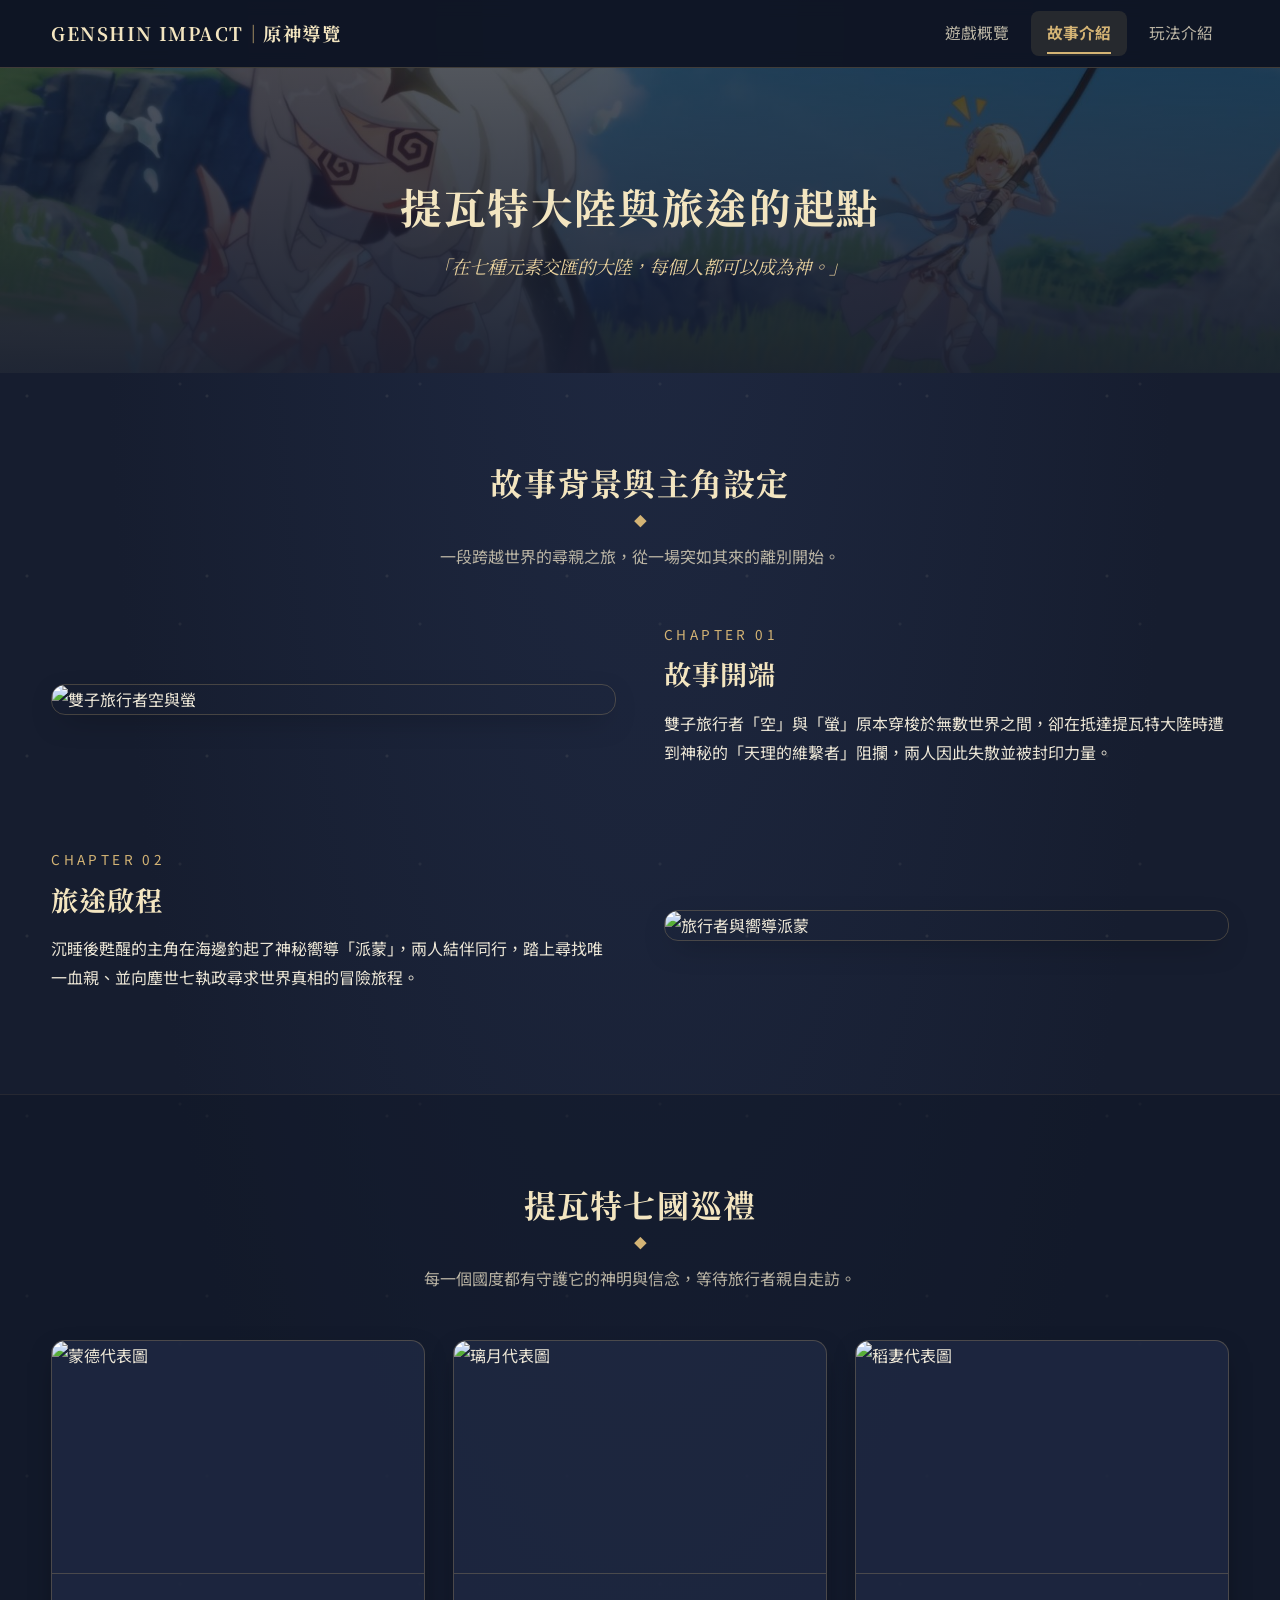
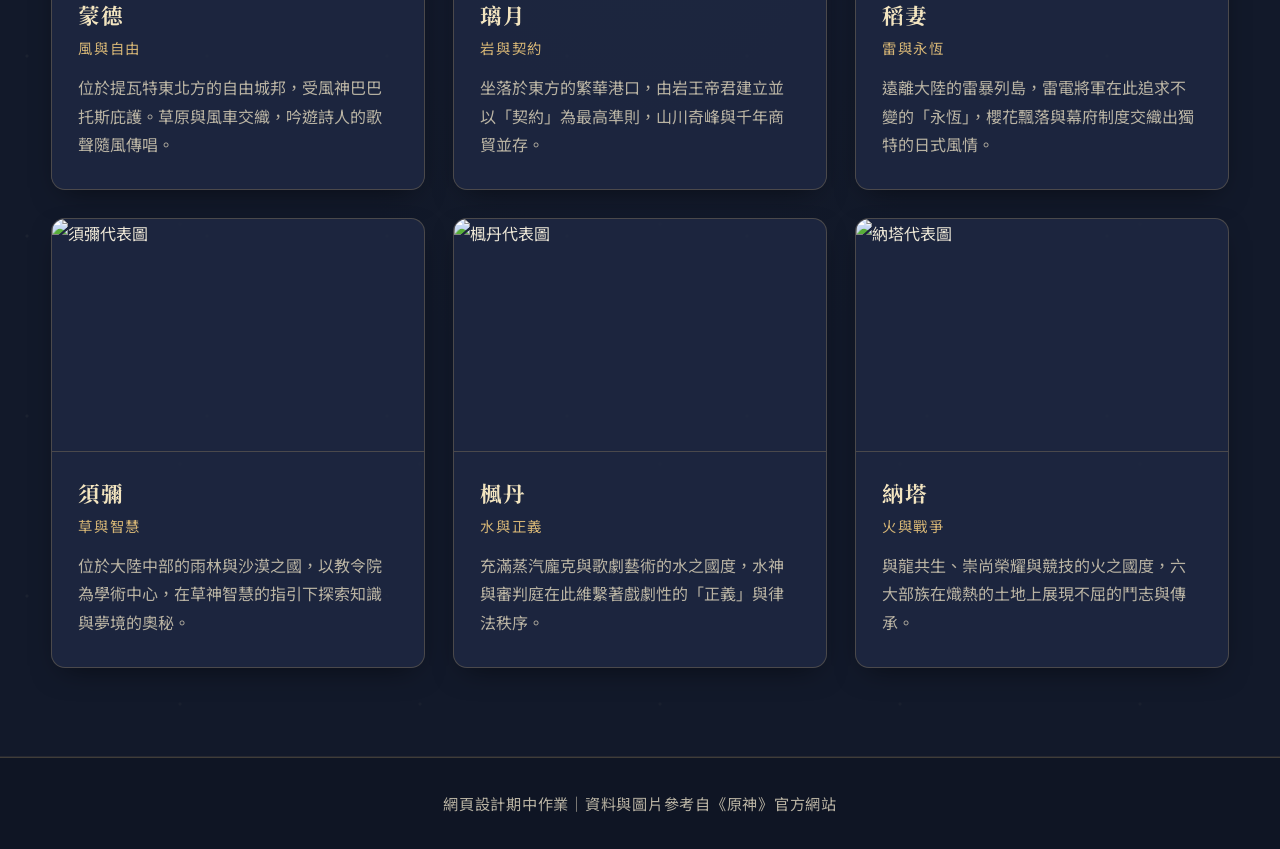
==== story.html @ 0535ddf6 "Add files via upload" ====
<!DOCTYPE html>
<html lang="zh-Hant">
<head>
  <meta charset="UTF-8">
  <meta name="viewport" content="width=device-width, initial-scale=1.0">
  <title>故事介紹｜GENSHIN IMPACT 原神導覽</title>
  <meta name="description" content="《原神》故事介紹：提瓦特大陸的世界觀、雙子旅行者的旅途起點與七國巡禮。">
  <!-- 網頁字型 -->
  <link rel="preconnect" href="https://fonts.googleapis.com">
  <link rel="preconnect" href="https://fonts.gstatic.com" crossorigin>
  <link href="https://fonts.googleapis.com/css2?family=Noto+Sans+TC:wght@400;700&family=Noto+Serif+TC:wght@600;700&display=swap" rel="stylesheet">
  <!-- 全站共用樣式表 -->
  <link rel="stylesheet" href="style.css">
</head>
<body>

  <!-- ===== 頂部導覽列（三頁共用） ===== -->
  <header class="navbar">
    <div class="container">
      <a href="index.html" class="nav-logo">GENSHIN IMPACT<span>｜</span>原神導覽</a>
      <nav>
        <ul class="nav-links">
          <li><a href="index.html">遊戲概覽</a></li>
          <li><a href="story.html" class="active">故事介紹</a></li>
          <li><a href="gameplay.html">玩法介紹</a></li>
        </ul>
      </nav>
    </div>
  </header>

  <main>

    <!-- ===== 區塊 1：頁面標題區 Page Header ===== -->
    <!-- 圖片用途：故事頁頁首背景圖（設定於 style.css 的 .header-story，可替換為 images/story-header.jpg） -->
    <section class="page-header header-story">
      <div class="container">
        <h1>提瓦特大陸與旅途的起點</h1>
        <p class="quote">「在七種元素交匯的大陸，每個人都可以成為神。」</p>
      </div>
    </section>

    <!-- ===== 區塊 2：故事背景與主角設定 ===== -->
    <section class="section">
      <div class="container">
        <h2 class="section-title">故事背景與主角設定</h2>
        <p class="section-desc">一段跨越世界的尋親之旅，從一場突如其來的離別開始。</p>

        <!-- 故事開端：圖左文右 -->
        <div class="split">
          <div class="split-media">
            <!-- 圖片用途：雙子旅行者「空」與「螢」主題插圖（可替換為 images/twins.jpg） -->
            <img src="C:\Users\Administrator\Desktop\genshin-site\image\5.jpg" alt="雙子旅行者空與螢">
          </div>
          <div class="split-text">
            <span class="label">CHAPTER 01</span>
            <h3>故事開端</h3>
            <p>雙子旅行者「空」與「螢」原本穿梭於無數世界之間，卻在抵達提瓦特大陸時遭到神秘的「天理的維繫者」阻攔，兩人因此失散並被封印力量。</p>
          </div>
        </div>

        <!-- 旅途啟程：文左圖右（交錯排列） -->
        <div class="split reverse">
          <div class="split-media">
            <!-- 圖片用途：主角與派蒙結伴同行主題插圖（可替換為 images/paimon.jpg） -->
            <img src="C:\Users\Administrator\Desktop\genshin-site\image\6.jpg" alt="旅行者與嚮導派蒙">
          </div>
          <div class="split-text">
            <span class="label">CHAPTER 02</span>
            <h3>旅途啟程</h3>
            <p>沉睡後甦醒的主角在海邊釣起了神秘嚮導「派蒙」，兩人結伴同行，踏上尋找唯一血親、並向塵世七執政尋求世界真相的冒險旅程。</p>
          </div>
        </div>
      </div>
    </section>

    <!-- ===== 區塊 3：提瓦特七國巡禮 ===== -->
    <section class="section section-alt">
      <div class="container">
        <h2 class="section-title">提瓦特七國巡禮</h2>
        <p class="section-desc">每一個國度都有守護它的神明與信念，等待旅行者親自走訪。</p>

        <div class="grid grid-3">
          <!-- 國家 1：蒙德 -->
          <article class="card">
            <!-- 圖片用途：蒙德國家代表圖（可替換為 images/mondstadt.jpg） -->
            <img src="C:\Users\Administrator\Desktop\genshin-site\image\7.jpg" alt="蒙德代表圖">
            <div class="card-body">
              <h3>蒙德</h3>
              <span class="card-sub">風與自由</span>
              <p>位於提瓦特東北方的自由城邦，受風神巴巴托斯庇護。草原與風車交織，吟遊詩人的歌聲隨風傳唱。</p>
            </div>
          </article>

          <!-- 國家 2：璃月 -->
          <article class="card">
            <!-- 圖片用途：璃月國家代表圖（可替換為 images/liyue.jpg） -->
            <img src="C:\Users\Administrator\Desktop\genshin-site\image\8.png" alt="璃月代表圖">
            <div class="card-body">
              <h3>璃月</h3>
              <span class="card-sub">岩與契約</span>
              <p>坐落於東方的繁華港口，由岩王帝君建立並以「契約」為最高準則，山川奇峰與千年商貿並存。</p>
            </div>
          </article>

          <!-- 國家 3：稻妻 -->
          <article class="card">
            <!-- 圖片用途：稻妻國家代表圖（可替換為 images/inazuma.jpg） -->
            <img src="C:\Users\Administrator\Desktop\genshin-site\image\9.jpg" alt="稻妻代表圖">
            <div class="card-body">
              <h3>稻妻</h3>
              <span class="card-sub">雷與永恆</span>
              <p>遠離大陸的雷暴列島，雷電將軍在此追求不變的「永恆」，櫻花飄落與幕府制度交織出獨特的日式風情。</p>
            </div>
          </article>

          <!-- 國家 4：須彌 -->
          <article class="card">
            <!-- 圖片用途：須彌國家代表圖（可替換為 images/sumeru.jpg） -->
            <img src="C:\Users\Administrator\Desktop\genshin-site\image\10.webp" alt="須彌代表圖">
            <div class="card-body">
              <h3>須彌</h3>
              <span class="card-sub">草與智慧</span>
              <p>位於大陸中部的雨林與沙漠之國，以教令院為學術中心，在草神智慧的指引下探索知識與夢境的奧秘。</p>
            </div>
          </article>

          <!-- 國家 5：楓丹 -->
          <article class="card">
            <!-- 圖片用途：楓丹國家代表圖（可替換為 images/fontaine.jpg） -->
            <img src="C:\Users\Administrator\Desktop\genshin-site\image\11.webp" alt="楓丹代表圖">
            <div class="card-body">
              <h3>楓丹</h3>
              <span class="card-sub">水與正義</span>
              <p>充滿蒸汽龐克與歌劇藝術的水之國度，水神與審判庭在此維繫著戲劇性的「正義」與律法秩序。</p>
            </div>
          </article>

          <!-- 國家 6：納塔 -->
          <article class="card">
            <!-- 圖片用途：納塔國家代表圖（可替換為 images/natlan.jpg） -->
            <img src="C:\Users\Administrator\Desktop\genshin-site\image\12.webp" alt="納塔代表圖">
            <div class="card-body">
              <h3>納塔</h3>
              <span class="card-sub">火與戰爭</span>
              <p>與龍共生、崇尚榮耀與競技的火之國度，六大部族在熾熱的土地上展現不屈的鬥志與傳承。</p>
            </div>
          </article>
        </div>
      </div>
    </section>

  </main>

  <!-- ===== 頁尾（三頁共用） ===== -->
  <footer class="footer">
    <div class="container">
      <p>網頁設計期中作業｜資料與圖片參考自《原神》官方網站</p>
    </div>
  </footer>

</body>
</html>
---- style.css ----
/* =========================================================
   GENSHIN IMPACT｜原神導覽 — 全站共用樣式表 style.css
   配色：深星空藍 #161d2f / #1f2942  ＋ 香檳金 #d4b475 / #f3e5c0
   ========================================================= */

/* ---------- 1. 色彩與基本變數 ---------- */
:root {
  --navy-900: #0f1524;
  --navy-800: #161d2f;
  --navy-700: #1f2942;
  --navy-600: #2a3656;
  --gold-500: #d4b475;
  --gold-300: #e6cf9c;
  --gold-100: #f3e5c0;
  --text-main: #ece6d6;
  --text-soft: #b9b3a3;
  --card-bg: rgba(31, 41, 66, 0.85);
  --card-border: rgba(212, 180, 117, 0.25);
  --shadow-card: 0 10px 30px -12px rgba(0, 0, 0, 0.6);
  --shadow-glow: 0 0 0 1px rgba(212, 180, 117, 0.5), 0 14px 36px -10px rgba(212, 180, 117, 0.35);
  --radius: 14px;
  --nav-height: 68px;
  --font-serif: "Noto Serif TC", "Songti TC", serif;
  --font-sans: "Noto Sans TC", "PingFang TC", "Microsoft JhengHei", sans-serif;
  --transition: all 0.3s ease;
}

/* ---------- 2. 全域重置 ---------- */
*,
*::before,
*::after {
  box-sizing: border-box;
  margin: 0;
  padding: 0;
}

html {
  scroll-behavior: smooth;
}

body {
  font-family: var(--font-sans);
  line-height: 1.8;
  color: var(--text-main);
  background-color: var(--navy-800);
  /* 星空點點背景 */
  background-image:
    radial-gradient(circle at 15% 20%, rgba(243, 229, 192, 0.08) 0 1px, transparent 2px),
    radial-gradient(circle at 75% 60%, rgba(243, 229, 192, 0.06) 0 1px, transparent 2px),
    radial-gradient(ellipse at top, var(--navy-700), var(--navy-800) 60%);
  background-size: 180px 180px, 240px 240px, 100% 100%;
  padding-top: var(--nav-height);
}

img {
  display: block;
  max-width: 100%;
  height: auto;
}

a {
  color: inherit;
  text-decoration: none;
}

h1,
h2,
h3 {
  font-family: var(--font-serif);
  line-height: 1.35;
  letter-spacing: 0.04em;
}

.container {
  width: min(1180px, 92%);
  margin: 0 auto;
}

/* ---------- 3. 頂部導覽列 Navbar（三頁共用） ---------- */
.navbar {
  position: fixed;
  top: 0;
  left: 0;
  right: 0;
  z-index: 100;
  height: var(--nav-height);
  background: rgba(15, 21, 36, 0.92);
  backdrop-filter: blur(8px);
  border-bottom: 1px solid var(--card-border);
}

.navbar .container {
  height: 100%;
  display: flex;
  align-items: center;
  justify-content: space-between;
  gap: 16px;
}

.nav-logo {
  font-family: var(--font-serif);
  font-weight: 700;
  font-size: 1.15rem;
  letter-spacing: 0.08em;
  color: var(--gold-100);
  white-space: nowrap;
  transition: var(--transition);
}

.nav-logo span {
  color: var(--gold-500);
}

.nav-logo:hover {
  color: var(--gold-500);
  text-shadow: 0 0 12px rgba(212, 180, 117, 0.6);
}

.nav-links {
  list-style: none;
  display: flex;
  gap: 6px;
}

.nav-links a {
  position: relative;
  display: inline-block;
  padding: 8px 16px;
  border-radius: 8px;
  font-size: 0.98rem;
  color: var(--text-soft);
  transition: var(--transition);
}

.nav-links a::after {
  content: "";
  position: absolute;
  left: 16px;
  right: 16px;
  bottom: 2px;
  height: 2px;
  background: var(--gold-500);
  transform: scaleX(0);
  transition: transform 0.3s ease;
}

.nav-links a:hover {
  color: var(--gold-100);
  background: rgba(212, 180, 117, 0.08);
}

/* 目前所在頁面 */
.nav-links a.active {
  color: var(--gold-500);
  font-weight: 700;
  background: rgba(212, 180, 117, 0.12);
}

.nav-links a.active::after,
.nav-links a:hover::after {
  transform: scaleX(1);
}

/* ---------- 4. 按鈕 ---------- */
.btn {
  display: inline-block;
  padding: 14px 34px;
  border-radius: 999px;
  font-weight: 700;
  font-size: 1.05rem;
  letter-spacing: 0.06em;
  cursor: pointer;
  transition: var(--transition);
}

.btn-primary {
  color: var(--navy-800);
  background: linear-gradient(135deg, var(--gold-100), var(--gold-500));
  box-shadow: 0 8px 24px -8px rgba(212, 180, 117, 0.7);
}

.btn-primary:hover {
  transform: translateY(-3px);
  box-shadow: 0 0 24px rgba(243, 229, 192, 0.55), 0 12px 30px -8px rgba(212, 180, 117, 0.8);
}

.btn-secondary {
  color: var(--gold-100);
  border: 2px solid var(--gold-500);
  background: transparent;
}

.btn-secondary:hover {
  color: var(--navy-800);
  background: var(--gold-500);
  transform: translateY(-3px);
  box-shadow: 0 0 22px rgba(212, 180, 117, 0.5);
}

.btn-center {
  text-align: center;
  margin-top: 48px;
}

/* ---------- 5. 區塊通用 ---------- */
.section {
  padding: 88px 0;
}

.section-alt {
  background: rgba(15, 21, 36, 0.45);
  border-top: 1px solid rgba(212, 180, 117, 0.1);
  border-bottom: 1px solid rgba(212, 180, 117, 0.1);
}

.section-title {
  text-align: center;
  font-size: 2rem;
  color: var(--gold-100);
  margin-bottom: 12px;
}

.section-title::after {
  content: "◆";
  display: block;
  margin-top: 8px;
  font-size: 0.8rem;
  color: var(--gold-500);
  letter-spacing: 0;
}

.section-desc {
  text-align: center;
  color: var(--text-soft);
  max-width: 680px;
  margin: 0 auto 48px;
}

/* ---------- 6. 主視覺 Hero Banner（index.html） ---------- */
.hero {
  position: relative;
  min-height: min(calc(100vh - var(--nav-height)), 760px);
  display: flex;
  align-items: center;
  justify-content: center;
  text-align: center;
  /* 背景圖：可替換為本地圖片，例如 url("images/hero.jpg") */
  background: url(./image/1.jpg) center / cover no-repeat;
}

/* 深色半透明遮罩 */
.hero::before {
  content: "";
  position: absolute;
  inset: 0;
  background: linear-gradient(180deg, rgba(15, 21, 36, 0.7), rgba(15, 21, 36, 0.9));
}

.hero-content {
  position: relative;
  z-index: 1;
  padding: 40px 20px;
  max-width: 820px;
}

.hero-tag {
  display: inline-block;
  margin-bottom: 18px;
  padding: 4px 16px;
  border: 1px solid var(--gold-500);
  border-radius: 999px;
  font-size: 0.85rem;
  letter-spacing: 0.3em;
  color: var(--gold-500);
}

.hero h1 {
  font-size: 3.4rem;
  color: var(--gold-100);
  text-shadow: 0 4px 24px rgba(0, 0, 0, 0.6);
  margin-bottom: 20px;
}

.hero p {
  font-size: 1.2rem;
  color: var(--text-main);
  margin-bottom: 40px;
}

/* ---------- 7. 頁面標題區 Page Header（story / gameplay） ---------- */
.page-header {
  position: relative;
  padding: 110px 0 90px;
  text-align: center;
  background-position: center;
  background-size: cover;
}

.page-header::before {
  content: "";
  position: absolute;
  inset: 0;
  background: linear-gradient(180deg, rgba(15, 21, 36, 0.72), rgba(22, 29, 47, 0.95));
}

.page-header .container {
  position: relative;
  z-index: 1;
}

.page-header h1 {
  font-size: 2.6rem;
  color: var(--gold-100);
  margin-bottom: 16px;
}

.page-header p {
  font-size: 1.15rem;
  color: var(--text-soft);
  max-width: 720px;
  margin: 0 auto;
}

.page-header .quote {
  font-family: var(--font-serif);
  font-style: italic;
  color: var(--gold-300);
}

/* 頁首背景圖：可替換為本地圖片 */
.header-story {
  background-image: url(./image/6.jpg);
}

.header-gameplay {
  background-image: url(./image/13.jpg);
}

/* ---------- 8. 左右圖文並排 ---------- */
.split {
  display: grid;
  grid-template-columns: 1fr 1fr;
  gap: 48px;
  align-items: center;
}

.split + .split {
  margin-top: 64px;
}

/* 交錯排列：圖片放右邊 */
.split.reverse .split-media {
  order: 2;
}

.split-media img {
  width: 100%;
  border-radius: var(--radius);
  border: 1px solid var(--card-border);
  box-shadow: var(--shadow-card);
  transition: var(--transition);
}

.split-media img:hover {
  transform: scale(1.02);
  box-shadow: var(--shadow-glow);
}

.split-text h2,
.split-text h3 {
  color: var(--gold-100);
  font-size: 1.7rem;
  margin-bottom: 16px;
}

.split-text p {
  color: var(--text-main);
  margin-bottom: 14px;
}

.split-text .label {
  display: inline-block;
  margin-bottom: 10px;
  font-size: 0.85rem;
  letter-spacing: 0.25em;
  color: var(--gold-500);
}

/* 基本資訊清單 */
.info-list {
  list-style: none;
  border: 1px solid var(--card-border);
  border-radius: var(--radius);
  overflow: hidden;
  background: var(--card-bg);
}

.info-list li {
  display: grid;
  grid-template-columns: 150px 1fr;
  gap: 12px;
  padding: 16px 22px;
  border-bottom: 1px solid rgba(212, 180, 117, 0.12);
  transition: var(--transition);
}

.info-list li:last-child {
  border-bottom: none;
}

.info-list li:hover {
  background: rgba(212, 180, 117, 0.07);
}

.info-list .info-key {
  color: var(--gold-500);
  font-weight: 700;
}

/* ---------- 9. 卡片網格 ---------- */
.grid {
  display: grid;
  gap: 28px;
}

.grid-3 {
  grid-template-columns: repeat(3, 1fr);
}

.grid-2 {
  grid-template-columns: repeat(2, 1fr);
}

.card {
  background: var(--card-bg);
  border: 1px solid var(--card-border);
  border-radius: var(--radius);
  box-shadow: var(--shadow-card);
  overflow: hidden;
  transition: var(--transition);
  display: flex;
  flex-direction: column;
}

.card:hover {
  transform: translateY(-6px);
  box-shadow: var(--shadow-glow);
  border-color: var(--gold-500);
}

.card img {
  width: 100%;
  aspect-ratio: 16 / 10;
  object-fit: cover;
  border-bottom: 1px solid var(--card-border);
}

.card-body {
  padding: 26px 26px 30px;
  flex: 1;
}

.card-body h3 {
  color: var(--gold-100);
  font-size: 1.35rem;
  margin-bottom: 6px;
}

.card-sub {
  display: block;
  margin-bottom: 12px;
  font-size: 0.9rem;
  letter-spacing: 0.12em;
  color: var(--gold-500);
}

.card-body p {
  color: var(--text-soft);
}

/* 亮點卡片的序號圖示 */
.card-icon {
  width: 56px;
  height: 56px;
  display: grid;
  place-items: center;
  margin-bottom: 18px;
  border-radius: 50%;
  font-size: 1.6rem;
  background: rgba(212, 180, 117, 0.12);
  border: 1px solid var(--gold-500);
  transition: var(--transition);
}

.card:hover .card-icon {
  background: var(--gold-500);
  box-shadow: 0 0 18px rgba(212, 180, 117, 0.6);
}

/* 等高卡片（gameplay 2x2） */
.feature-card .card-body {
  display: flex;
  flex-direction: column;
}

/* ---------- 10. 元素徽章 Badge ---------- */
.badge-row {
  display: flex;
  flex-wrap: wrap;
  justify-content: center;
  gap: 14px;
  margin-bottom: 56px;
}

.badge {
  display: inline-flex;
  align-items: center;
  gap: 8px;
  padding: 10px 24px;
  border-radius: 999px;
  font-weight: 700;
  font-size: 1.05rem;
  color: #fff;
  border: 1px solid rgba(255, 255, 255, 0.25);
  text-shadow: 0 1px 3px rgba(0, 0, 0, 0.4);
  transition: var(--transition);
  cursor: default;
}

.badge:hover {
  transform: translateY(-4px) scale(1.05);
  filter: brightness(1.15);
}

.badge-pyro    { background: linear-gradient(135deg, #ff7b4a, #e2432b); box-shadow: 0 6px 18px -6px #e2432b; }
.badge-hydro   { background: linear-gradient(135deg, #3fb5ff, #1e6fd9); box-shadow: 0 6px 18px -6px #1e6fd9; }
.badge-anemo   { background: linear-gradient(135deg, #6fe3c8, #22a88f); box-shadow: 0 6px 18px -6px #22a88f; }
.badge-electro { background: linear-gradient(135deg, #c58cff, #8a45e6); box-shadow: 0 6px 18px -6px #8a45e6; }
.badge-dendro  { background: linear-gradient(135deg, #a6e04a, #4caf2d); box-shadow: 0 6px 18px -6px #4caf2d; }
.badge-cryo    { background: linear-gradient(135deg, #b8f1ff, #5cc4e6); box-shadow: 0 6px 18px -6px #5cc4e6; color: #10304a; text-shadow: none; }
.badge-geo     { background: linear-gradient(135deg, #f7d070, #c99227); box-shadow: 0 6px 18px -6px #c99227; color: #3a2a08; text-shadow: none; }

/* ---------- 11. 元素反應表格 ---------- */
.table-wrap {
  overflow-x: auto;
  border-radius: var(--radius);
  border: 1px solid var(--card-border);
  box-shadow: var(--shadow-card);
}

.reaction-table {
  width: 100%;
  min-width: 600px;
  border-collapse: collapse;
  background: var(--card-bg);
}

.reaction-table caption {
  caption-side: top;
  padding: 18px;
  font-family: var(--font-serif);
  font-size: 1.3rem;
  color: var(--gold-100);
  background: var(--navy-900);
}

.reaction-table th,
.reaction-table td {
  padding: 16px 22px;
  text-align: left;
  border-bottom: 1px solid rgba(212, 180, 117, 0.12);
}

.reaction-table thead th {
  background: linear-gradient(135deg, var(--gold-100), var(--gold-500));
  color: var(--navy-800);
  font-weight: 700;
  letter-spacing: 0.1em;
}

/* 隔行變色 */
.reaction-table tbody tr:nth-child(even) {
  background: rgba(15, 21, 36, 0.5);
}

.reaction-table tbody tr {
  transition: var(--transition);
}

/* hover 效果 */
.reaction-table tbody tr:hover {
  background: rgba(212, 180, 117, 0.14);
}

.reaction-table td:first-child {
  font-weight: 700;
  color: var(--gold-500);
  white-space: nowrap;
}

.reaction-table td:nth-child(2) {
  white-space: nowrap;
}

.el-pyro    { color: #ff8a5c; font-weight: 700; }
.el-hydro   { color: #5cc0ff; font-weight: 700; }
.el-electro { color: #c99bff; font-weight: 700; }
.el-dendro  { color: #a6e04a; font-weight: 700; }
.el-cryo    { color: #a8ecff; font-weight: 700; }

/* ---------- 12. 頁尾 Footer（三頁共用） ---------- */
.footer {
  padding: 32px 0;
  text-align: center;
  background: var(--navy-900);
  border-top: 1px solid var(--card-border);
  color: var(--text-soft);
  font-size: 0.95rem;
  letter-spacing: 0.05em;
}

/* ---------- 13. 響應式設計 @media ---------- */
/* 平板 */
@media (max-width: 992px) {
  .grid-3 {
    grid-template-columns: repeat(2, 1fr);
  }

  .hero h1 {
    font-size: 2.7rem;
  }

  .split {
    gap: 32px;
  }
}

/* 手機 */
@media (max-width: 768px) {
  :root {
    --nav-height: 108px;
  }

  .navbar .container {
    flex-direction: column;
    justify-content: center;
    gap: 6px;
  }

  .nav-logo {
    font-size: 1rem;
  }

  .nav-links a {
    padding: 6px 12px;
    font-size: 0.92rem;
  }

  .section {
    padding: 64px 0;
  }

  .section-title {
    font-size: 1.6rem;
  }

  .hero {
    min-height: 78vh;
  }

  .hero h1 {
    font-size: 2rem;
  }

  .hero p {
    font-size: 1.02rem;
  }

  .page-header {
    padding: 72px 0 60px;
  }

  .page-header h1 {
    font-size: 1.8rem;
  }

  /* 左右並排 → 上下堆疊 */
  .split {
    grid-template-columns: 1fr;
  }

  .split.reverse .split-media {
    order: 0;
  }

  .grid-3,
  .grid-2 {
    grid-template-columns: 1fr;
  }

  .info-list li {
    grid-template-columns: 1fr;
    gap: 2px;
  }

  .btn {
    padding: 12px 26px;
    font-size: 0.98rem;
  }
}

/* 小螢幕手機 */
@media (max-width: 400px) {
  .nav-links {
    gap: 2px;
  }

  .nav-links a {
    padding: 6px 8px;
    font-size: 0.86rem;
  }

  .badge {
    padding: 8px 18px;
    font-size: 0.95rem;
  }
}
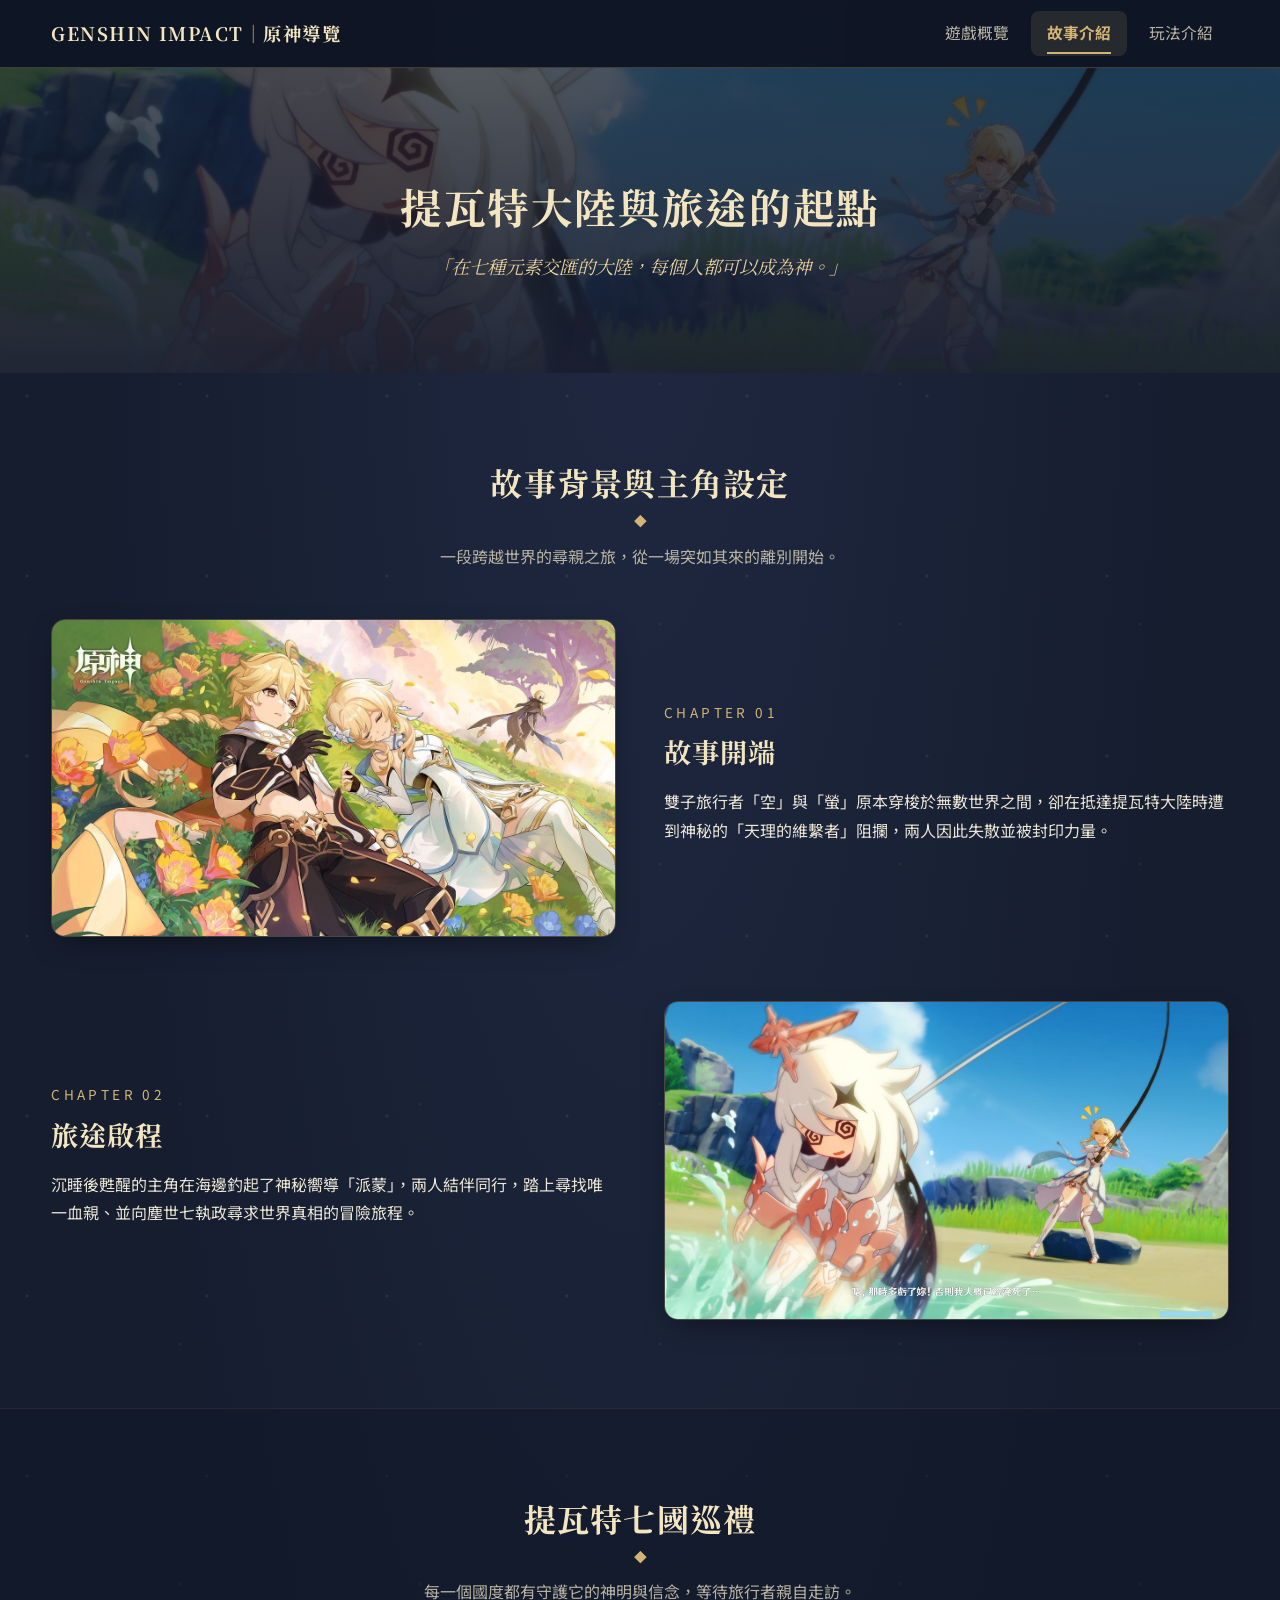
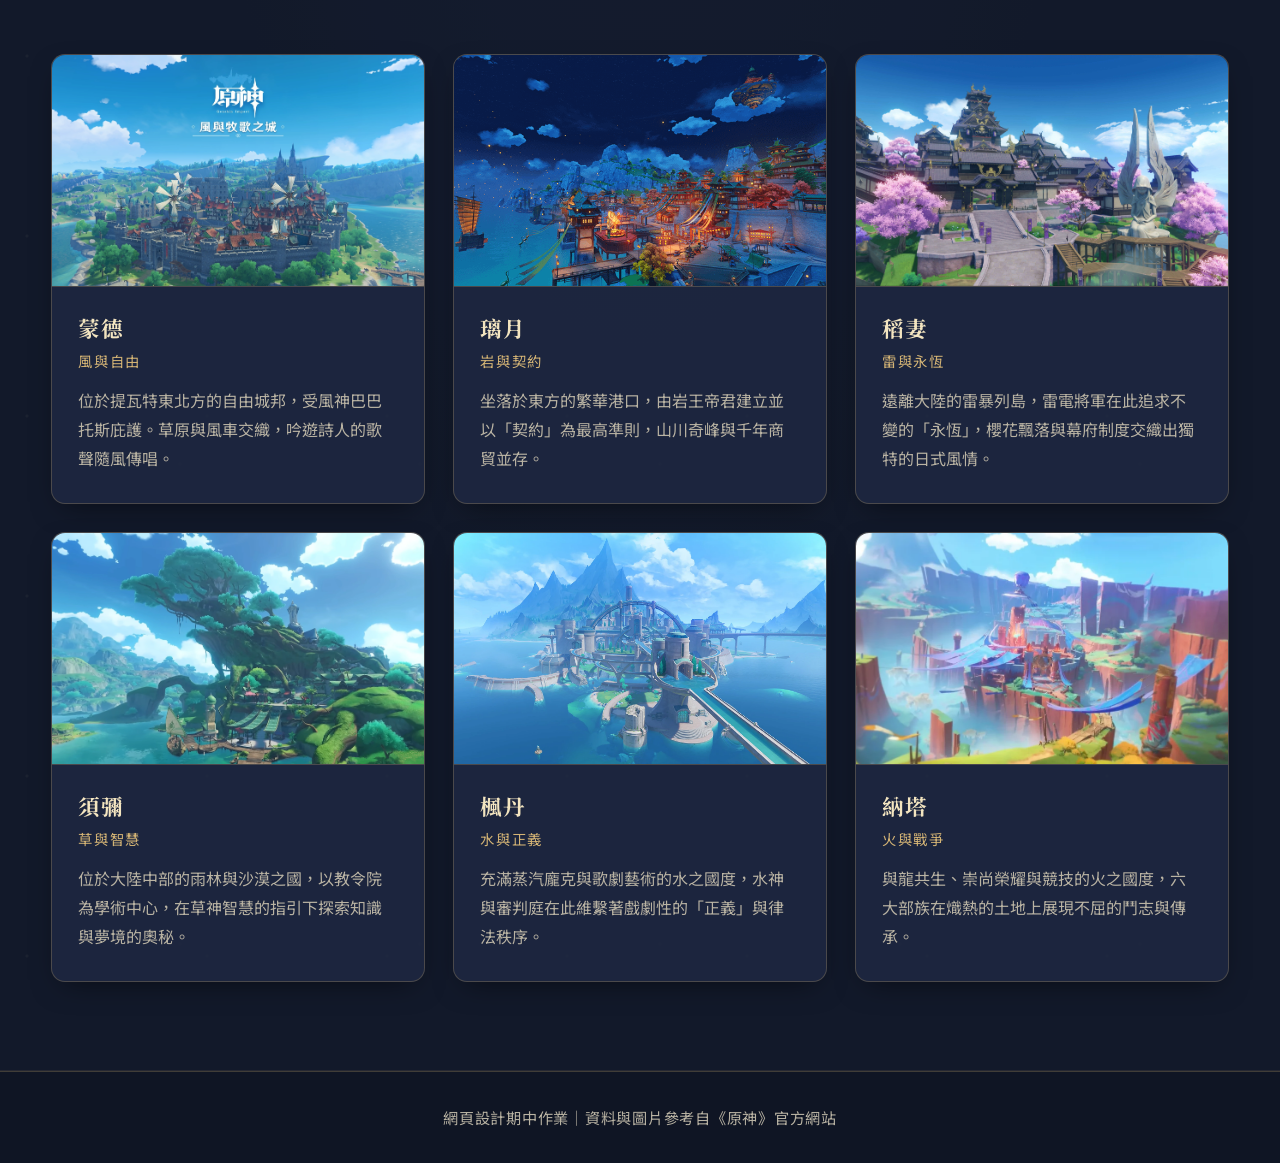
==== commit f19daa1e: "Add files via upload" ====
--- a/story.html
+++ b/story.html
@@ -49,7 +49,7 @@
         <div class="split">
           <div class="split-media">
             <!-- 圖片用途：雙子旅行者「空」與「螢」主題插圖（可替換為 images/twins.jpg） -->
-            <img src="C:\Users\Administrator\Desktop\genshin-site\image\5.jpg" alt="雙子旅行者空與螢">
+            <img src="image\5.jpg" alt="雙子旅行者空與螢">
           </div>
           <div class="split-text">
             <span class="label">CHAPTER 01</span>
@@ -62,7 +62,7 @@
         <div class="split reverse">
           <div class="split-media">
             <!-- 圖片用途：主角與派蒙結伴同行主題插圖（可替換為 images/paimon.jpg） -->
-            <img src="C:\Users\Administrator\Desktop\genshin-site\image\6.jpg" alt="旅行者與嚮導派蒙">
+            <img src="image\6.jpg" alt="旅行者與嚮導派蒙">
           </div>
           <div class="split-text">
             <span class="label">CHAPTER 02</span>
@@ -83,7 +83,7 @@
           <!-- 國家 1：蒙德 -->
           <article class="card">
             <!-- 圖片用途：蒙德國家代表圖（可替換為 images/mondstadt.jpg） -->
-            <img src="C:\Users\Administrator\Desktop\genshin-site\image\7.jpg" alt="蒙德代表圖">
+            <img src="image\7.jpg" alt="蒙德代表圖">
             <div class="card-body">
               <h3>蒙德</h3>
               <span class="card-sub">風與自由</span>
@@ -94,7 +94,7 @@
           <!-- 國家 2：璃月 -->
           <article class="card">
             <!-- 圖片用途：璃月國家代表圖（可替換為 images/liyue.jpg） -->
-            <img src="C:\Users\Administrator\Desktop\genshin-site\image\8.png" alt="璃月代表圖">
+            <img src="image\8.png" alt="璃月代表圖">
             <div class="card-body">
               <h3>璃月</h3>
               <span class="card-sub">岩與契約</span>
@@ -105,7 +105,7 @@
           <!-- 國家 3：稻妻 -->
           <article class="card">
             <!-- 圖片用途：稻妻國家代表圖（可替換為 images/inazuma.jpg） -->
-            <img src="C:\Users\Administrator\Desktop\genshin-site\image\9.jpg" alt="稻妻代表圖">
+            <img src="image\9.jpg" alt="稻妻代表圖">
             <div class="card-body">
               <h3>稻妻</h3>
               <span class="card-sub">雷與永恆</span>
@@ -116,7 +116,7 @@
           <!-- 國家 4：須彌 -->
           <article class="card">
             <!-- 圖片用途：須彌國家代表圖（可替換為 images/sumeru.jpg） -->
-            <img src="C:\Users\Administrator\Desktop\genshin-site\image\10.webp" alt="須彌代表圖">
+            <img src="image\10.webp" alt="須彌代表圖">
             <div class="card-body">
               <h3>須彌</h3>
               <span class="card-sub">草與智慧</span>
@@ -127,7 +127,7 @@
           <!-- 國家 5：楓丹 -->
           <article class="card">
             <!-- 圖片用途：楓丹國家代表圖（可替換為 images/fontaine.jpg） -->
-            <img src="C:\Users\Administrator\Desktop\genshin-site\image\11.webp" alt="楓丹代表圖">
+            <img src="image\11.webp" alt="楓丹代表圖">
             <div class="card-body">
               <h3>楓丹</h3>
               <span class="card-sub">水與正義</span>
@@ -138,7 +138,7 @@
           <!-- 國家 6：納塔 -->
           <article class="card">
             <!-- 圖片用途：納塔國家代表圖（可替換為 images/natlan.jpg） -->
-            <img src="C:\Users\Administrator\Desktop\genshin-site\image\12.webp" alt="納塔代表圖">
+            <img src="image\12.webp" alt="納塔代表圖">
             <div class="card-body">
               <h3>納塔</h3>
               <span class="card-sub">火與戰爭</span>
